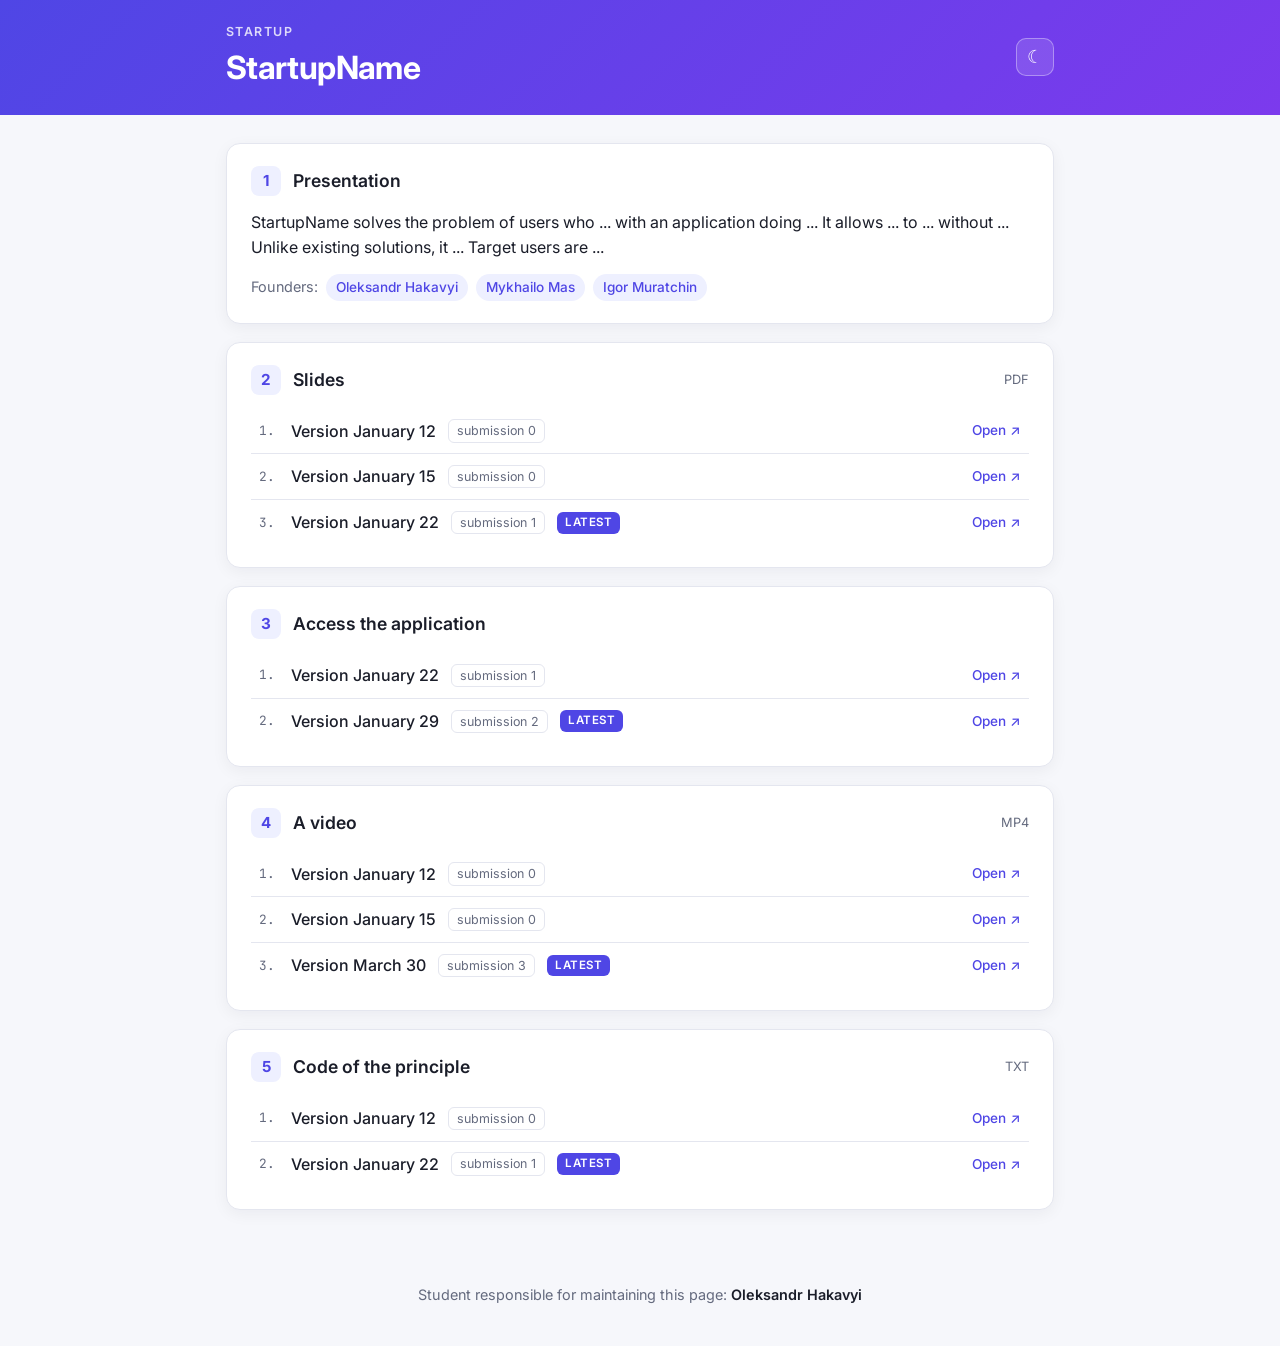
==== index.html @ c0e00bfe "add initial startup preview page" ====
<!doctype html>
<html lang="en">
  <head>
    <meta charset="UTF-8" />
    <meta name="viewport" content="width=device-width, initial-scale=1.0" />
    <title>Startup StartupName</title>

    <link rel="preconnect" href="https://fonts.googleapis.com" />
    <link rel="preconnect" href="https://fonts.gstatic.com" crossorigin />
    <link
      rel="stylesheet"
      href="https://fonts.googleapis.com/css2?family=Inter:wght@400;500;600;700&family=JetBrains+Mono:wght@500&display=swap"
    />
    <link rel="stylesheet" href="src/css/style.css" />
    <script src="src/js/theme.js"></script>
  </head>

  <body>
    <header class="site-header">
      <div class="container">
        <div>
          <div class="site-header__label">Startup</div>
          <h1>StartupName</h1>
        </div>
        <button
          id="theme-toggle"
          class="theme-toggle"
          type="button"
          aria-label="Toggle light/dark theme"
        ></button>
      </div>
    </header>

    <main class="container">
      <ol class="sections">
        <!-- 1. Presentation -->
        <li class="section">
          <div class="section__header">
            <h2>Presentation</h2>
          </div>
          <p class="pitch">
            StartupName solves the problem of users who ... with an application
            doing ... It allows ... to ... without ... Unlike existing
            solutions, it ... Target users are ...
          </p>
          <div class="founders">
            Founders:
            <span class="chip">Oleksandr Hakavyi</span>
            <span class="chip">Mykhailo Mas</span>
            <span class="chip">Igor Muratchin</span>
          </div>
        </li>

        <!-- 2. Slides -->
        <li class="section">
          <div class="section__header">
            <h2>Slides</h2>
            <span class="section__format">PDF</span>
          </div>
          <ol class="versions">
            <li>
              <a class="version" href="slides/slides_v1.pdf" target="_blank" rel="noopener">
                <span class="version__date">Version January 12</span>
                <span class="version__submission">submission 0</span>
                <span class="version__action">Open ↗</span>
              </a>
            </li>
            <li>
              <a class="version" href="slides/slides_v2.pdf" target="_blank" rel="noopener">
                <span class="version__date">Version January 15</span>
                <span class="version__submission">submission 0</span>
                <span class="version__action">Open ↗</span>
              </a>
            </li>
            <li>
              <a class="version" href="slides/slides_v3.pdf" target="_blank" rel="noopener">
                <span class="version__date">Version January 22</span>
                <span class="version__submission">submission 1</span>
                <span class="version__action">Open ↗</span>
              </a>
            </li>
          </ol>
        </li>

        <!-- 3. Application -->
        <li class="section">
          <div class="section__header">
            <h2>Access the application</h2>
          </div>
          <ol class="versions">
            <li>
              <a class="version" href="#" target="_blank" rel="noopener">
                <span class="version__date">Version January 22</span>
                <span class="version__submission">submission 1</span>
                <span class="version__action">Open ↗</span>
              </a>
            </li>
            <li>
              <a class="version" href="#" target="_blank" rel="noopener">
                <span class="version__date">Version January 29</span>
                <span class="version__submission">submission 2</span>
                <span class="version__action">Open ↗</span>
              </a>
            </li>
          </ol>
        </li>

        <!-- 4. Video -->
        <li class="section">
          <div class="section__header">
            <h2>A video</h2>
            <span class="section__format">MP4</span>
          </div>
          <ol class="versions">
            <li>
              <a class="version" href="video/video_v1.mp4" target="_blank" rel="noopener">
                <span class="version__date">Version January 12</span>
                <span class="version__submission">submission 0</span>
                <span class="version__action">Open ↗</span>
              </a>
            </li>
            <li>
              <a class="version" href="video/video_v2.mp4" target="_blank" rel="noopener">
                <span class="version__date">Version January 15</span>
                <span class="version__submission">submission 0</span>
                <span class="version__action">Open ↗</span>
              </a>
            </li>
            <li>
              <a class="version" href="video/video_v3.mp4" target="_blank" rel="noopener">
                <span class="version__date">Version March 30</span>
                <span class="version__submission">submission 3</span>
                <span class="version__action">Open ↗</span>
              </a>
            </li>
          </ol>
        </li>

        <!-- 5. Code of the principle -->
        <li class="section">
          <div class="section__header">
            <h2>Code of the principle</h2>
            <span class="section__format">TXT</span>
          </div>
          <ol class="versions">
            <li>
              <a class="version" href="code/principle_v1.txt" target="_blank" rel="noopener">
                <span class="version__date">Version January 12</span>
                <span class="version__submission">submission 0</span>
                <span class="version__action">Open ↗</span>
              </a>
            </li>
            <li>
              <a class="version" href="code/principle_v2.txt" target="_blank" rel="noopener">
                <span class="version__date">Version January 22</span>
                <span class="version__submission">submission 1</span>
                <span class="version__action">Open ↗</span>
              </a>
            </li>
          </ol>
        </li>
      </ol>
    </main>

    <footer class="site-footer">
      Student responsible for maintaining this page:
      <strong>Oleksandr Hakavyi</strong>
    </footer>
  </body>
</html>
---- src/css/style.css ----
/* ---------- Theme ---------- */

:root {
  color-scheme: light dark;

  --bg: light-dark(#f6f7fb, #0f1117);
  --surface: light-dark(#ffffff, #181b24);
  --text: light-dark(#1a1d29, #e7e9f0);
  --muted: light-dark(#646a7e, #9096a8);
  --border: light-dark(#e4e6ef, #2a2e3b);
  --accent: light-dark(#4f46e5, #8b85ff);
  --accent-soft: light-dark(#eef0ff, #23234a);
  --hover: light-dark(#f8f9fd, #1e2230);
  --shadow-color: light-dark(rgb(20 24 40 / 5%), transparent);

  --header-gradient: linear-gradient(135deg, #4f46e5, #7c3aed);
  --radius: 14px;
}

:root[data-theme='light'] {
  color-scheme: light;
}
:root[data-theme='dark'] {
  color-scheme: dark;
}

/* ---------- Base ---------- */

*,
*::before,
*::after {
  box-sizing: border-box;
}

body {
  margin: 0;
  font-family:
    'Inter',
    system-ui,
    -apple-system,
    'Segoe UI',
    Roboto,
    sans-serif;
  line-height: 1.55;
  color: var(--text);
  background: var(--bg);
}

.container {
  max-width: 860px;
  margin: 0 auto;
  padding: 0 16px;
}

/* ---------- Header ---------- */

.site-header {
  padding: 22px 0;
  color: #fff;
  background: var(--header-gradient);
}

.site-header .container {
  display: flex;
  align-items: center;
  justify-content: space-between;
  gap: 12px;
}

.site-header__label {
  font-size: 0.78rem;
  font-weight: 600;
  letter-spacing: 0.12em;
  text-transform: uppercase;
  opacity: 0.8;
}

.site-header h1 {
  margin: 2px 0 0;
  font-size: clamp(1.5rem, 4vw, 2rem);
  font-weight: 700;
  letter-spacing: -0.02em;
}

.theme-toggle {
  display: grid;
  place-items: center;
  flex: none;
  width: 38px;
  height: 38px;
  font-size: 1.1rem;
  color: #fff;
  background: rgb(255 255 255 / 12%);
  border: 1px solid rgb(255 255 255 / 35%);
  border-radius: 10px;
  cursor: pointer;
}

.theme-toggle:hover {
  background: rgb(255 255 255 / 22%);
}

/* ---------- Sections ---------- */

/* `main.container` beats `.container`, which would otherwise reset this padding */
main.container {
  padding-block: 28px 48px;
}

.sections {
  margin: 0;
  padding: 0;
  list-style: none;
  counter-reset: section;
}

.section {
  counter-increment: section;
  margin-bottom: 18px;
  padding: 22px 24px;
  background: var(--surface);
  border: 1px solid var(--border);
  border-radius: var(--radius);
  box-shadow: 0 4px 16px var(--shadow-color);
}

.section__header {
  display: flex;
  align-items: center;
  gap: 12px;
  margin-bottom: 14px;
}

.section__header::before {
  content: counter(section);
  display: grid;
  place-items: center;
  flex: none;
  width: 30px;
  height: 30px;
  font-size: 0.95rem;
  font-weight: 700;
  color: var(--accent);
  background: var(--accent-soft);
  border-radius: 8px;
}

.section__header h2 {
  margin: 0;
  font-size: 1.1rem;
  font-weight: 600;
}

.section__format {
  margin-left: auto;
  font-size: 0.8rem;
  color: var(--muted);
}

/* ---------- Presentation ---------- */

.pitch {
  margin: 0 0 14px;
}

.founders {
  display: flex;
  flex-wrap: wrap;
  align-items: center;
  gap: 8px;
  font-size: 0.9rem;
  color: var(--muted);
}

.chip {
  padding: 3px 10px;
  font-size: 0.85rem;
  font-weight: 500;
  color: var(--accent);
  background: var(--accent-soft);
  border-radius: 999px;
}

/* ---------- Version lists ---------- */

.versions {
  margin: 0;
  padding: 0;
  list-style: none;
  counter-reset: version;
}

.versions > li {
  counter-increment: version;
}

.versions > li + li {
  border-top: 1px solid var(--border);
}

.version {
  display: flex;
  align-items: center;
  gap: 12px;
  padding: 10px 8px;
  color: inherit;
  text-decoration: none;
  border-radius: 8px;
}

.version:hover {
  background: var(--hover);
}

.version::before {
  content: counter(version) '.';
  flex: none;
  width: 20px;
  font-family: 'JetBrains Mono', monospace;
  font-size: 0.8rem;
  color: var(--muted);
}

.version__date {
  font-weight: 500;
}

.version__submission {
  padding: 1px 8px;
  font-size: 0.78rem;
  color: var(--muted);
  border: 1px solid var(--border);
  border-radius: 6px;
}

/* "Latest" badge is added automatically to the last version of each list */
.versions > li:last-child .version::after {
  content: 'Latest';
  order: 1;
  padding: 2px 8px;
  font-size: 0.72rem;
  font-weight: 600;
  letter-spacing: 0.05em;
  text-transform: uppercase;
  color: #fff;
  background: var(--accent);
  border-radius: 6px;
}

.version__action {
  order: 2;
  margin-left: auto;
  font-size: 0.85rem;
  font-weight: 500;
  color: var(--accent);
  white-space: nowrap;
}

/* ---------- Footer ---------- */

.site-footer {
  padding: 8px 16px 40px;
  font-size: 0.9rem;
  text-align: center;
  color: var(--muted);
}

.site-footer strong {
  font-weight: 600;
  color: var(--text);
}

/* ---------- Mobile ---------- */

@media (max-width: 560px) {
  .section {
    padding: 18px 16px;
  }

  .section__format,
  .version__submission {
    display: none;
  }
}
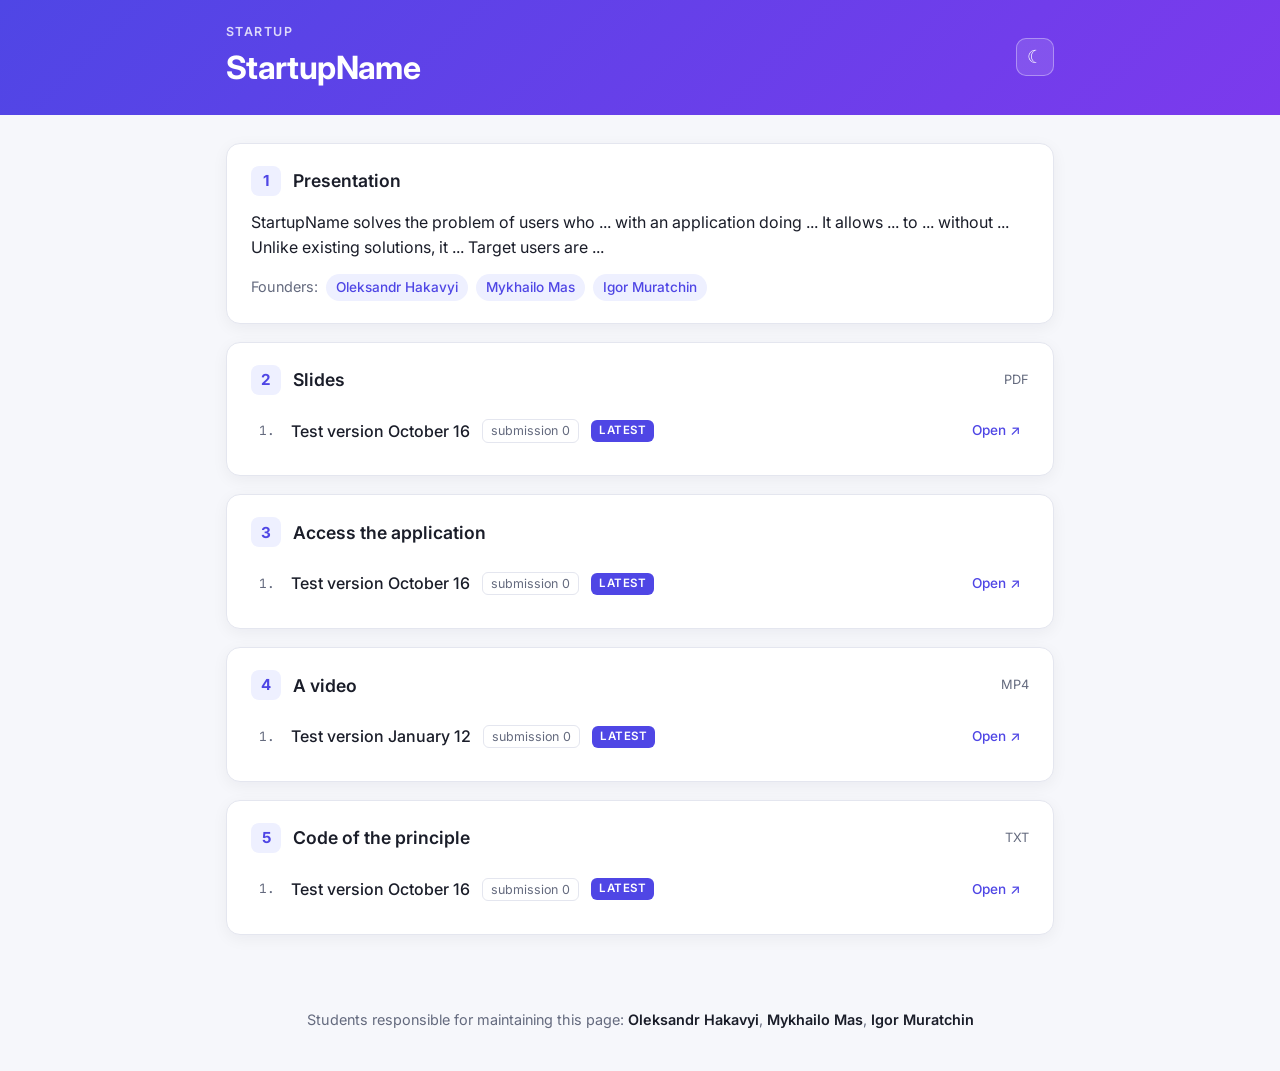
==== commit fa50b954: "add test data to all items" ====
--- a/index.html
+++ b/index.html
@@ -59,23 +59,14 @@
           </div>
           <ol class="versions">
             <li>
-              <a class="version" href="slides/slides_v1.pdf" target="_blank" rel="noopener">
-                <span class="version__date">Version January 12</span>
+              <a
+                class="version"
+                href="slides/slides_v1.pdf"
+                target="_blank"
+                rel="noopener"
+              >
+                <span class="version__date">Test version October 16</span>
                 <span class="version__submission">submission 0</span>
-                <span class="version__action">Open ↗</span>
-              </a>
-            </li>
-            <li>
-              <a class="version" href="slides/slides_v2.pdf" target="_blank" rel="noopener">
-                <span class="version__date">Version January 15</span>
-                <span class="version__submission">submission 0</span>
-                <span class="version__action">Open ↗</span>
-              </a>
-            </li>
-            <li>
-              <a class="version" href="slides/slides_v3.pdf" target="_blank" rel="noopener">
-                <span class="version__date">Version January 22</span>
-                <span class="version__submission">submission 1</span>
                 <span class="version__action">Open ↗</span>
               </a>
             </li>
@@ -89,16 +80,14 @@
           </div>
           <ol class="versions">
             <li>
-              <a class="version" href="#" target="_blank" rel="noopener">
-                <span class="version__date">Version January 22</span>
-                <span class="version__submission">submission 1</span>
-                <span class="version__action">Open ↗</span>
-              </a>
-            </li>
-            <li>
-              <a class="version" href="#" target="_blank" rel="noopener">
-                <span class="version__date">Version January 29</span>
-                <span class="version__submission">submission 2</span>
+              <a
+                class="version"
+                href="app/index.html"
+                target="_blank"
+                rel="noopener"
+              >
+                <span class="version__date">Test version October 16</span>
+                <span class="version__submission">submission 0</span>
                 <span class="version__action">Open ↗</span>
               </a>
             </li>
@@ -113,23 +102,14 @@
           </div>
           <ol class="versions">
             <li>
-              <a class="version" href="video/video_v1.mp4" target="_blank" rel="noopener">
-                <span class="version__date">Version January 12</span>
+              <a
+                class="version"
+                href="video/video_v1.mp4"
+                target="_blank"
+                rel="noopener"
+              >
+                <span class="version__date">Test version January 12</span>
                 <span class="version__submission">submission 0</span>
-                <span class="version__action">Open ↗</span>
-              </a>
-            </li>
-            <li>
-              <a class="version" href="video/video_v2.mp4" target="_blank" rel="noopener">
-                <span class="version__date">Version January 15</span>
-                <span class="version__submission">submission 0</span>
-                <span class="version__action">Open ↗</span>
-              </a>
-            </li>
-            <li>
-              <a class="version" href="video/video_v3.mp4" target="_blank" rel="noopener">
-                <span class="version__date">Version March 30</span>
-                <span class="version__submission">submission 3</span>
                 <span class="version__action">Open ↗</span>
               </a>
             </li>
@@ -144,16 +124,14 @@
           </div>
           <ol class="versions">
             <li>
-              <a class="version" href="code/principle_v1.txt" target="_blank" rel="noopener">
-                <span class="version__date">Version January 12</span>
+              <a
+                class="version"
+                href="code/view.html?file=../app/index.html"
+                target="_blank"
+                rel="noopener"
+              >
+                <span class="version__date">Test version October 16</span>
                 <span class="version__submission">submission 0</span>
-                <span class="version__action">Open ↗</span>
-              </a>
-            </li>
-            <li>
-              <a class="version" href="code/principle_v2.txt" target="_blank" rel="noopener">
-                <span class="version__date">Version January 22</span>
-                <span class="version__submission">submission 1</span>
                 <span class="version__action">Open ↗</span>
               </a>
             </li>
@@ -163,8 +141,9 @@
     </main>
 
     <footer class="site-footer">
-      Student responsible for maintaining this page:
-      <strong>Oleksandr Hakavyi</strong>
+      Students responsible for maintaining this page:
+      <strong>Oleksandr Hakavyi</strong>, <strong>Mykhailo Mas</strong>,
+      <strong>Igor Muratchin</strong>
     </footer>
   </body>
 </html>
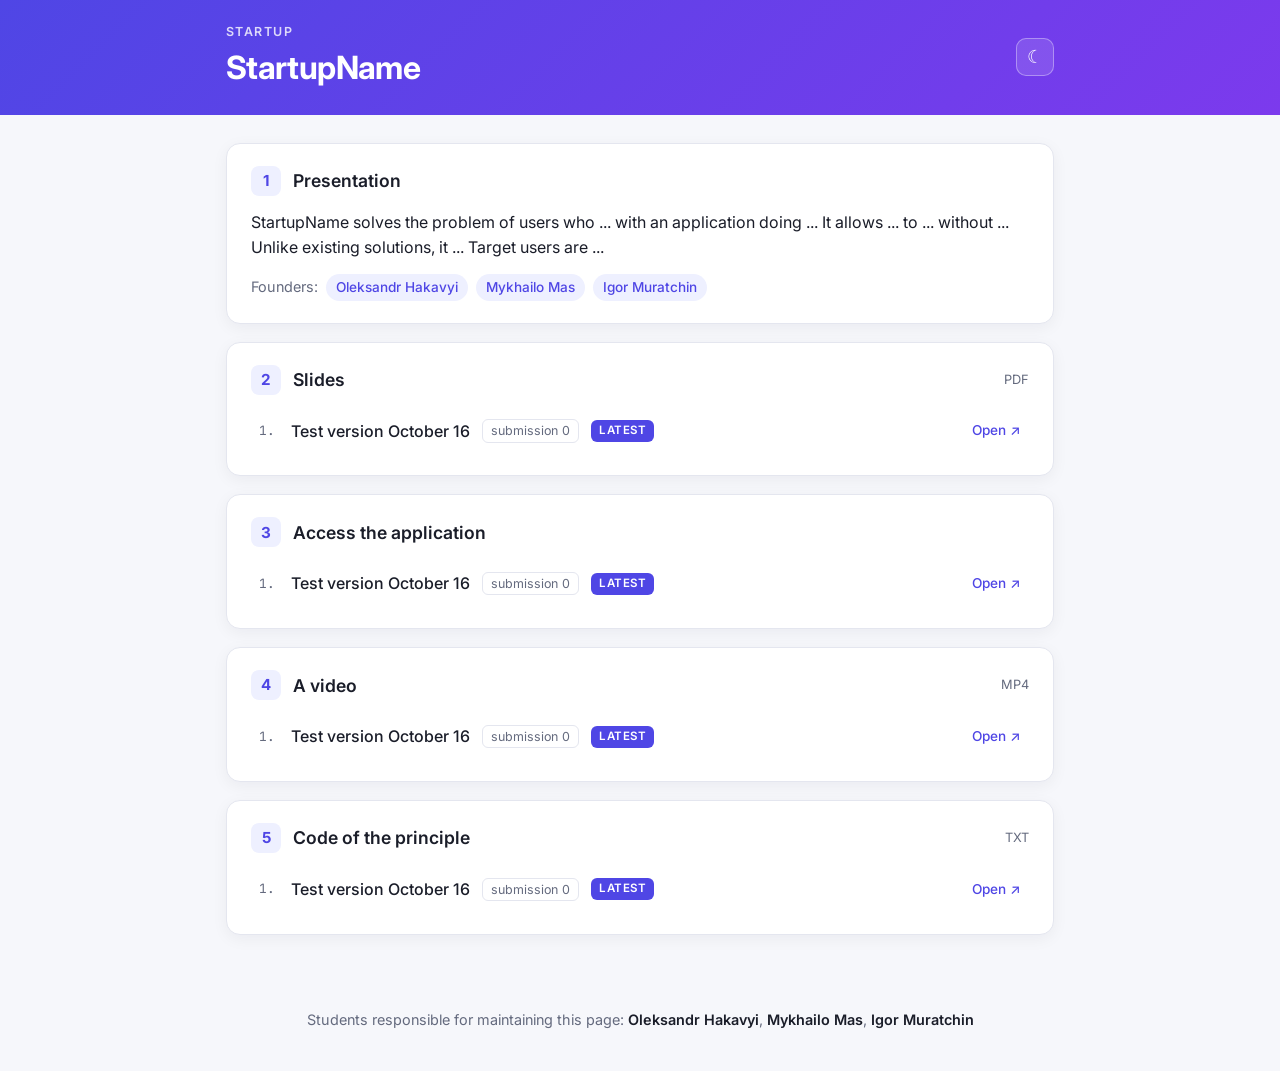
==== commit 5ffc4e93: "fix date for test video" ====
--- a/index.html
+++ b/index.html
@@ -108,7 +108,7 @@
                 target="_blank"
                 rel="noopener"
               >
-                <span class="version__date">Test version January 12</span>
+                <span class="version__date">Test version October 16</span>
                 <span class="version__submission">submission 0</span>
                 <span class="version__action">Open ↗</span>
               </a>
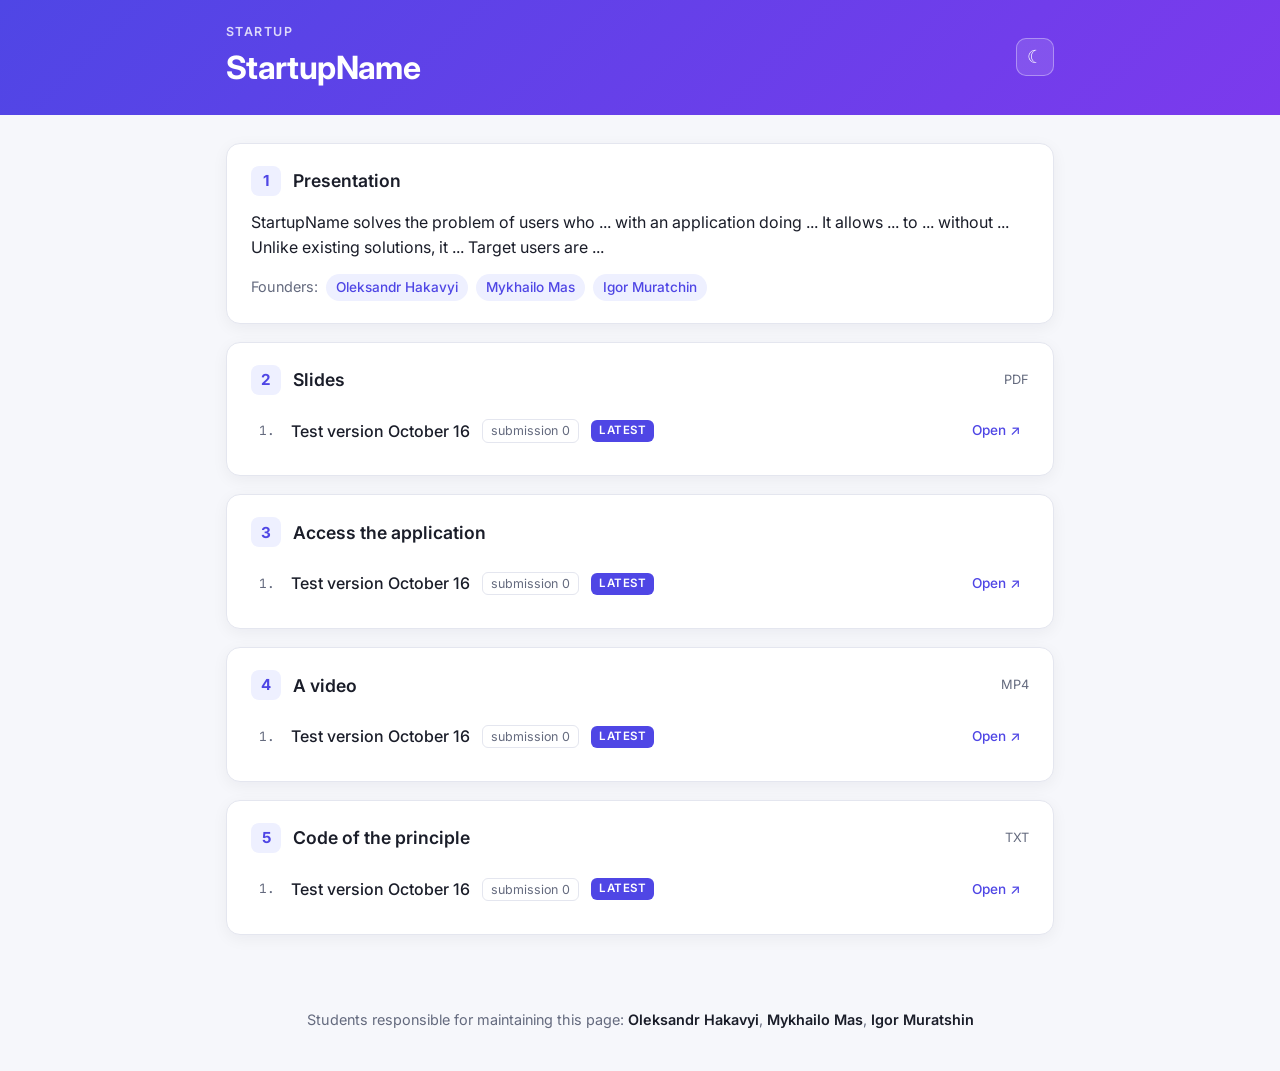
==== commit fbfc3039: "fix founder's surname" ====
--- a/index.html
+++ b/index.html
@@ -143,7 +143,7 @@
     <footer class="site-footer">
       Students responsible for maintaining this page:
       <strong>Oleksandr Hakavyi</strong>, <strong>Mykhailo Mas</strong>,
-      <strong>Igor Muratchin</strong>
+      <strong>Igor Muratshin</strong>
     </footer>
   </body>
 </html>
